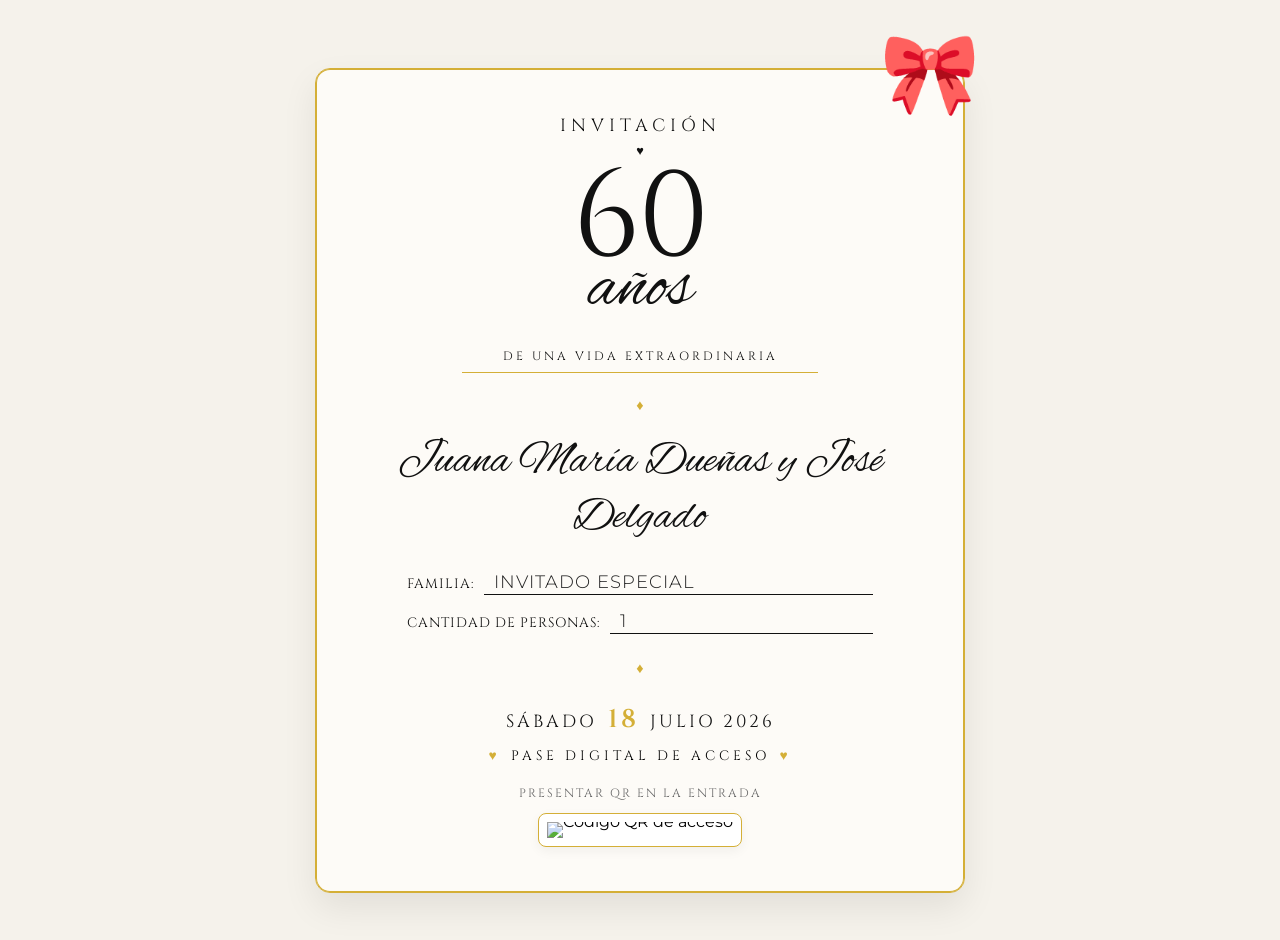
==== index.html @ ec93a08b "index.html" ====
<!DOCTYPE html>
<html lang="es">
<head>
    <meta charset="UTF-8">
    <meta name="viewport" content="width=device-width, initial-scale=1.0">
    <title>Invitación - 60 Años</title>
    <link href="https://fonts.googleapis.com/css2?family=Alex+Brush&family=Cinzel:wght@400;600&family=Montserrat:wght@300;400;600&display=swap" rel="stylesheet">
    
    <style>
        body { background-color: #f5f2eb; font-family: 'Montserrat', sans-serif; display: flex; justify-content: center; align-items: center; min-height: 100vh; margin: 0; padding: 20px; }
        .invitacion-container { position: relative; max-width: 650px; width: 100%; padding-top: 20px; }
        .invitacion-card { background-color: #fdfbf7; border: 1px solid #d4af37; padding: 45px 50px; text-align: center; box-sizing: border-box; outline: 3px solid #fdfbf7; outline-offset: -10px; box-shadow: inset 0 0 0 1px #d4af37, 0 15px 35px rgba(0,0,0,0.08); border-radius: 15px; }
        .ribbon-decor { position: absolute; top: -15px; right: -15px; font-size: 5rem; line-height: 1; z-index: 10; user-select: none; }
        .header-invitacion { font-family: 'Cinzel', serif; letter-spacing: 5px; color: #111; font-size: 1.1rem; }
        .heart-separator { color: #111; font-size: 0.8rem; margin: 5px 0; }
        .heart-gold { color: #d4af37; font-size: 0.9rem; margin: 8px 0; }
        .Gran-Numero { font-family: 'Cinzel', serif; font-size: 7.5rem; font-weight: 400; line-height: 0.85; margin: 10px 0 0 0; color: #111; letter-spacing: -2px; }
        .Anos { font-family: 'Alex Brush', cursive; font-size: 4.5rem; margin-top: -25px; margin-bottom: 10px; color: #111; }
        .Subtitulo { font-family: 'Cinzel', serif; font-size: 0.75rem; letter-spacing: 3px; color: #111; border-bottom: 1px solid #d4af37; padding-bottom: 8px; display: inline-block; width: 65%; margin-bottom: 15px; }
        .Nombres { font-family: 'Alex Brush', cursive; font-size: 2.8rem; margin: 20px 0; color: #111; font-weight: 500; }
        .datos-dinamicos { margin: 25px auto; max-width: 85%; text-align: left; font-family: 'Cinzel', serif; font-size: 0.85rem; letter-spacing: 1px; color: #111; }
        .linea-campo { display: flex; align-items: baseline; margin-bottom: 15px; }
        .etiqueta { white-space: nowrap; margin-right: 10px; }
        .campo-dinamico { font-family: 'Montserrat', sans-serif; font-weight: 300; font-size: 1.1rem; color: #222; border-bottom: 1px solid #111; flex-grow: 1; padding-left: 10px; padding-bottom: 2px; text-transform: uppercase; }
        .Fecha { font-family: 'Cinzel', serif; font-size: 1.1rem; letter-spacing: 3px; margin-top: 25px; color: #111; }
        .Fecha span { color: #d4af37; font-size: 1.6rem; font-weight: 600; margin: 0 4px; }
        .Pase-Personal { font-family: 'Cinzel', serif; font-size: 0.85rem; letter-spacing: 4px; margin: 10px 0 20px 0; display: flex; justify-content: center; align-items: center; gap: 10px; }
        
        .qr-seccion { margin-top: 20px; display: flex; flex-direction: column; align-items: center; }
        .qr-instruccion { font-family: 'Cinzel', serif; font-size: 0.75rem; letter-spacing: 2px; color: #666; margin-bottom: 12px; text-transform: uppercase; }
        .qr-contenedor { padding: 8px; background: white; border: 1px solid #d4af37; border-radius: 8px; box-shadow: 0 4px 12px rgba(0,0,0,0.05); display: inline-block; line-height: 0; }
        .qr-contenedor img { width: 130px; height: 130px; }
    </style>
</head>
<body>

    <div class="invitacion-container">
        <div class="ribbon-decor">🎀</div> 
        <div class="invitacion-card">
            <div class="header-invitacion">INVITACIÓN</div>
            <div class="heart-separator">♥</div>
            
            <div class="Gran-Numero">60</div>
            <div class="Anos">años</div>
            <div class="Subtitulo">DE UNA VIDA EXTRAORDINARIA</div>
            
            <div class="heart-gold">♦</div>
            <div class="Nombres">Juana María Dueñas y José Delgado</div>
            
            <div class="datos-dinamicos">
                <div class="linea-campo">
                    <span class="etiqueta">FAMILIA:</span>
                    <span id="txt-familia" class="campo-dinamico">Cargando...</span>
                </div>
                <div class="linea-campo">
                    <span class="etiqueta">CANTIDAD DE PERSONAS:</span>
                    <span id="txt-pases" class="campo-dinamico">-</span>
                </div>
            </div>

            <div class="heart-gold">♦</div>
            <div class="Fecha">SÁBADO <span>18</span> JULIO 2026</div>
            
            <div class="Pase-Personal">
                <span style="color: #d4af37;">♥</span> PASE DIGITAL DE ACCESO <span style="color: #d4af37;">♥</span>
            </div>

            <div class="qr-seccion">
                <div class="qr-instruccion">Presentar QR en la entrada</div>
                <div class="qr-contenedor">
                    <img id="img-qr" src="" alt="Código QR de acceso">
                </div>
            </div>
        </div>
    </div>

    <script>
        const urlParams = new URLSearchParams(window.location.search);
        const apellidoFamilia = urlParams.get('familia') || 'Invitado Especial';
        const numeroPases = urlParams.get('pases') || '1';

        document.getElementById('txt-familia').innerText = apellidoFamilia;
        document.getElementById('txt-pases').innerText = numeroPases;

        // IMPORTANTE: Cambia "tuweb.com" por el dominio donde subas tus archivos
        const urlBaseValidador = "https://tuweb.com/validador.html"; 
        const miUsuario = "secundariamatematicas01-star";

        // El QR ahora incluye tu firma de usuario encriptada sutilmente en la URL
        const urlDestinoQR = `${urlBaseValidador}?user=${encodeURIComponent(miUsuario)}&familia=${encodeURIComponent(apellidoFamilia)}&pases=${numeroPases}`;
        
        const qrApiUrl = `https://chart.googleapis.com/chart?chs=150x150&cht=qr&chl=${encodeURIComponent(urlDestinoQR)}&choe=UTF-8`;
        document.getElementById('img-qr').src = qrApiUrl;
    </script>
</body>
</html>
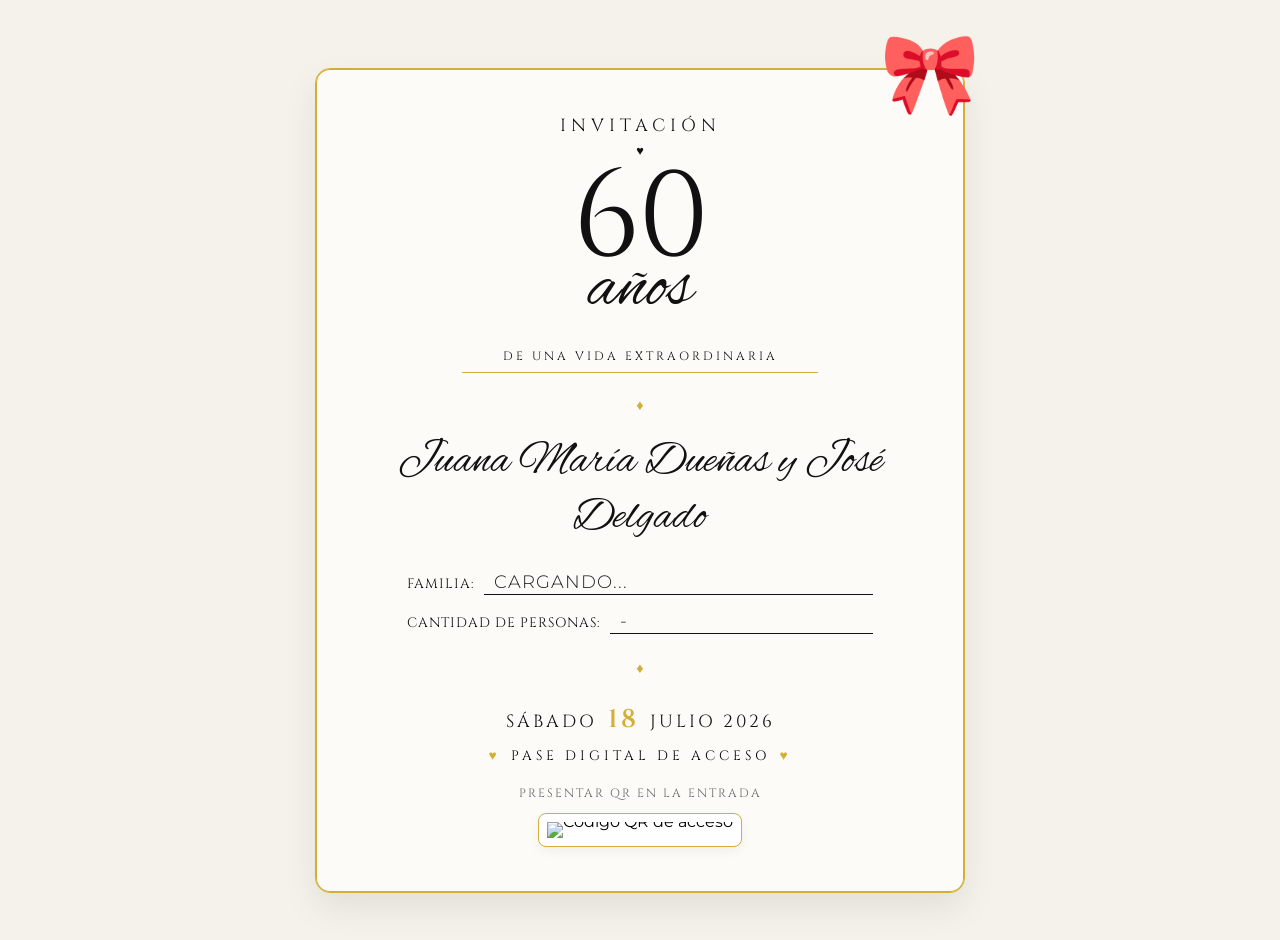
==== commit 7d4efdac: "index.html" ====
--- a/index.html
+++ b/index.html
@@ -78,7 +78,8 @@
         const urlParams = new URLSearchParams(window.location.search);
         const apellidoFamilia = urlParams.get('familia') || 'Invitado Especial';
         const numeroPases = urlParams.get('pases') || '1';
-
+        // CONFIGURACIÓN DEL LINK DEL QR (Actualizado con tu usuario)
+        const urlBaseValidador = "https://secundariamatematicas01-star.github.io/validador.html";
         document.getElementById('txt-familia').innerText = apellidoFamilia;
         document.getElementById('txt-pases').innerText = numeroPases;
 
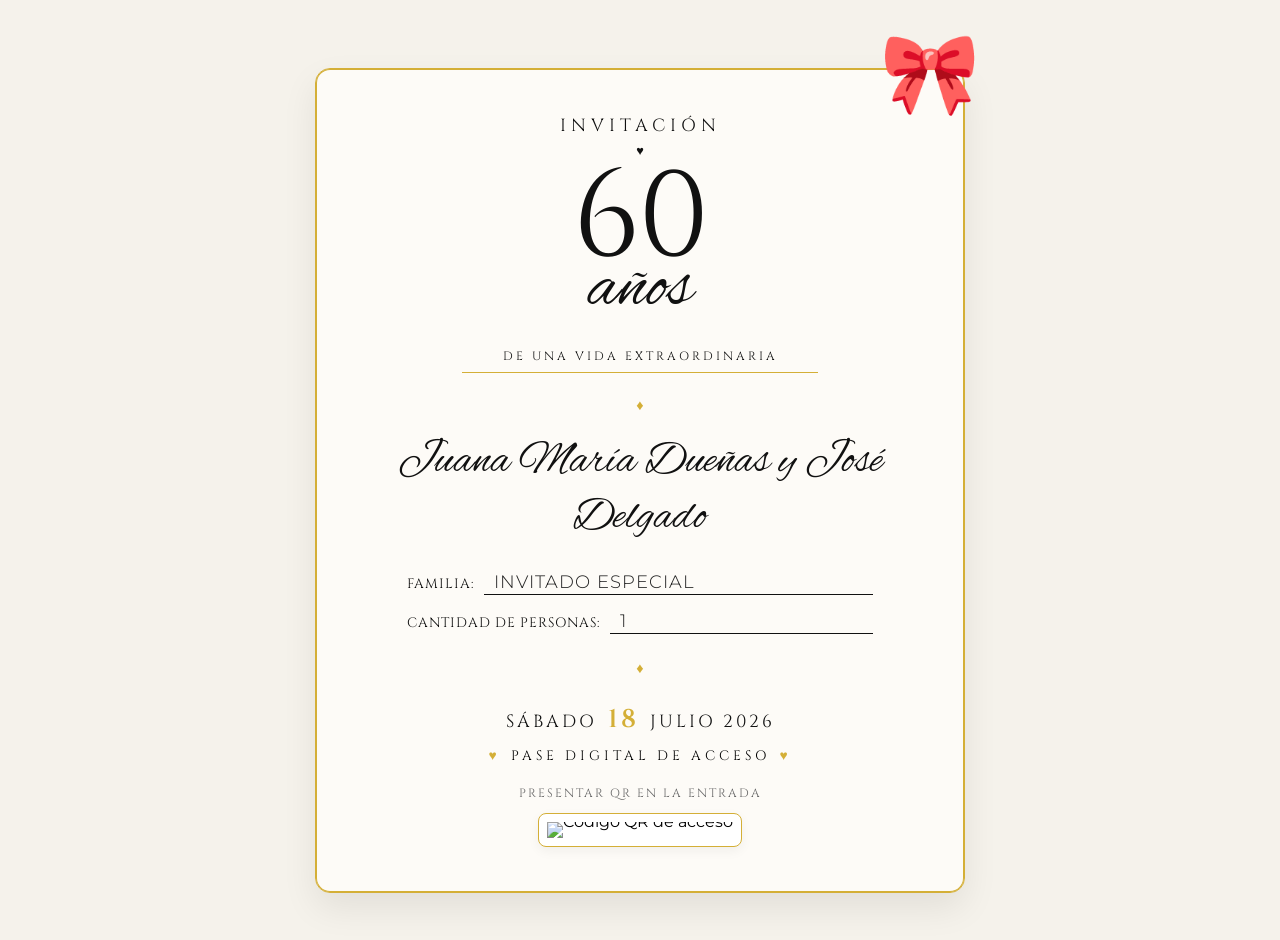
==== commit 7546c12f: "index.html" ====
--- a/index.html
+++ b/index.html
@@ -75,21 +75,23 @@
     </div>
 
     <script>
+        // 1. Obtener parámetros de la URL
         const urlParams = new URLSearchParams(window.location.search);
         const apellidoFamilia = urlParams.get('familia') || 'Invitado Especial';
         const numeroPases = urlParams.get('pases') || '1';
-        // CONFIGURACIÓN DEL LINK DEL QR (Actualizado con tu usuario)
-        const urlBaseValidador = "https://secundariamatematicas01-star.github.io/validador.html";
+
+        // 2. Pintar los textos en pantalla
         document.getElementById('txt-familia').innerText = apellidoFamilia;
         document.getElementById('txt-pases').innerText = numeroPases;
 
-        // IMPORTANTE: Cambia "tuweb.com" por el dominio donde subas tus archivos
-        const urlBaseValidador = "https://tuweb.com/validador.html"; 
+        // 3. Configuración del validador y generación del código QR
+        const urlBaseValidador = "https://secundariamatematicas01-star.github.io/validador.html";
         const miUsuario = "secundariamatematicas01-star";
 
-        // El QR ahora incluye tu firma de usuario encriptada sutilmente en la URL
+        // El QR incluye tus variables de manera limpia
         const urlDestinoQR = `${urlBaseValidador}?user=${encodeURIComponent(miUsuario)}&familia=${encodeURIComponent(apellidoFamilia)}&pases=${numeroPases}`;
         
+        // Generar la URL de la API de Google Charts para pintar el código QR
         const qrApiUrl = `https://chart.googleapis.com/chart?chs=150x150&cht=qr&chl=${encodeURIComponent(urlDestinoQR)}&choe=UTF-8`;
         document.getElementById('img-qr').src = qrApiUrl;
     </script>
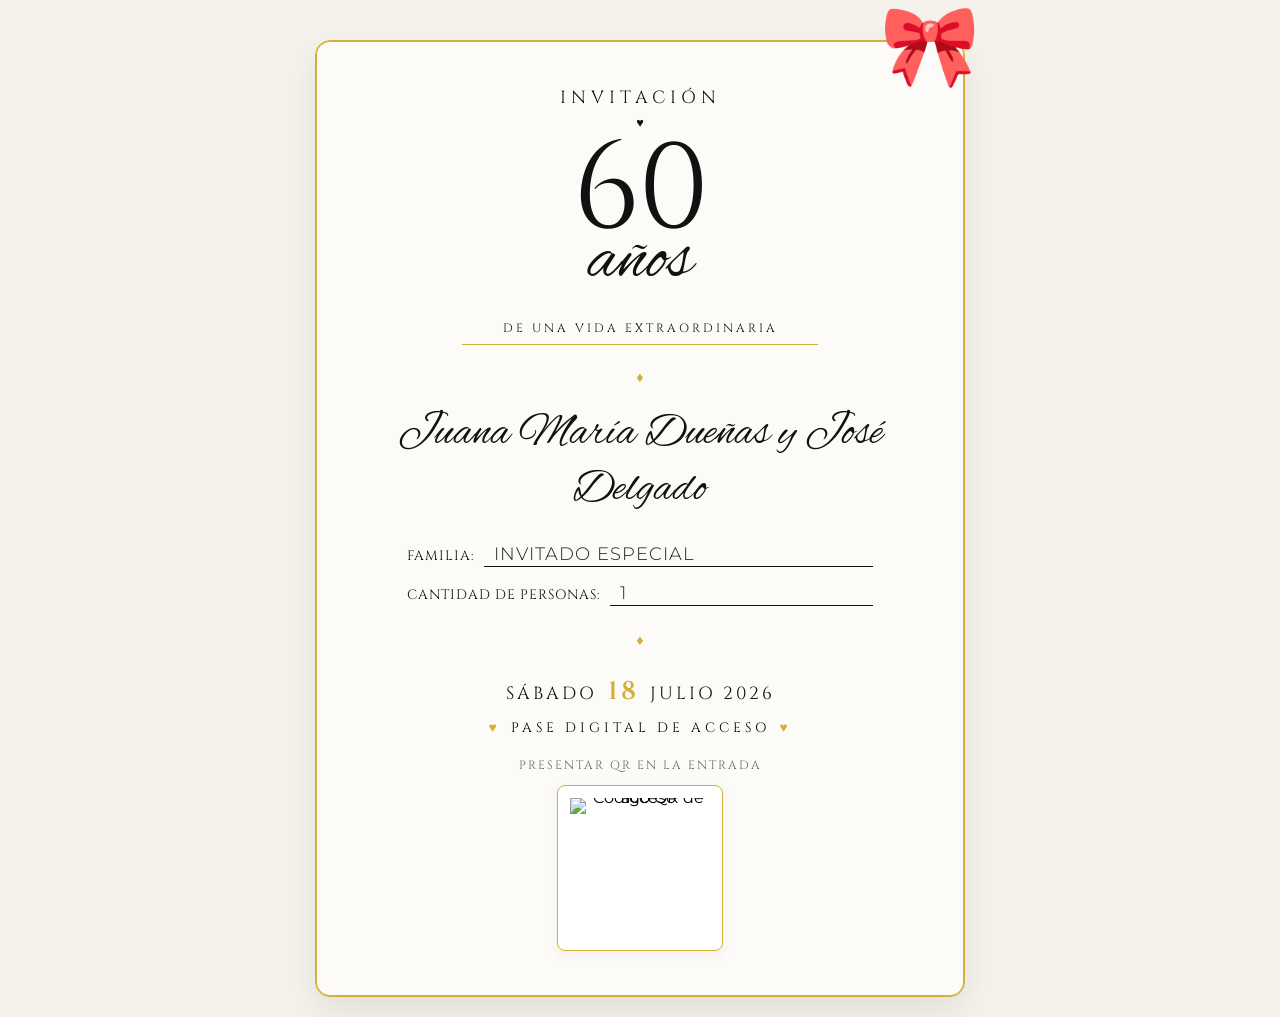
==== commit ffa47b1a: "index.html" ====
--- a/index.html
+++ b/index.html
@@ -28,8 +28,8 @@
         
         .qr-seccion { margin-top: 20px; display: flex; flex-direction: column; align-items: center; }
         .qr-instruccion { font-family: 'Cinzel', serif; font-size: 0.75rem; letter-spacing: 2px; color: #666; margin-bottom: 12px; text-transform: uppercase; }
-        .qr-contenedor { padding: 8px; background: white; border: 1px solid #d4af37; border-radius: 8px; box-shadow: 0 4px 12px rgba(0,0,0,0.05); display: inline-block; line-height: 0; }
-        .qr-contenedor img { width: 130px; height: 130px; }
+        .qr-contenedor { padding: 12px; background: white; border: 1px solid #d4af37; border-radius: 8px; box-shadow: 0 4px 12px rgba(0,0,0,0.05); display: inline-block; line-height: 0; }
+        .qr-contenedor img { width: 140px; height: 140px; display: block; }
     </style>
 </head>
 <body>
@@ -75,24 +75,27 @@
     </div>
 
     <script>
-        // 1. Obtener parámetros de la URL
+        // 1. Capturar los parámetros de la URL enviados a cada invitado
         const urlParams = new URLSearchParams(window.location.search);
         const apellidoFamilia = urlParams.get('familia') || 'Invitado Especial';
         const numeroPases = urlParams.get('pases') || '1';
 
-        // 2. Pintar los textos en pantalla
+        // 2. Renderizar los textos personalizados en la pantalla
         document.getElementById('txt-familia').innerText = apellidoFamilia;
         document.getElementById('txt-pases').innerText = numeroPases;
 
-        // 3. Configuración del validador y generación del código QR
+        // 3. Definir la URL de tu validador alojado en GitHub Pages
         const urlBaseValidador = "https://secundariamatematicas01-star.github.io/validador.html";
         const miUsuario = "secundariamatematicas01-star";
 
-        // El QR incluye tus variables de manera limpia
+        // 4. Construir la URL final personalizada que leerá el receptor en la entrada
         const urlDestinoQR = `${urlBaseValidador}?user=${encodeURIComponent(miUsuario)}&familia=${encodeURIComponent(apellidoFamilia)}&pases=${numeroPases}`;
         
-        // Generar la URL de la API de Google Charts para pintar el código QR
-        const qrApiUrl = `https://chart.googleapis.com/chart?chs=150x150&cht=qr&chl=${encodeURIComponent(urlDestinoQR)}&choe=UTF-8`;
+        // 5. GENERAR EL QR CON LA NUEVA API ACTIVA (api.qrserver.com)
+        // Esto incrusta los datos específicos de este enlace dentro del código QR de forma única
+        const qrApiUrl = `https://api.qrserver.com/v1/create-qr-code/?size=150x150&data=${encodeURIComponent(urlDestinoQR)}&charset-source=UTF-8`;
+        
+        // Asignar el código QR resultante al contenedor
         document.getElementById('img-qr').src = qrApiUrl;
     </script>
 </body>
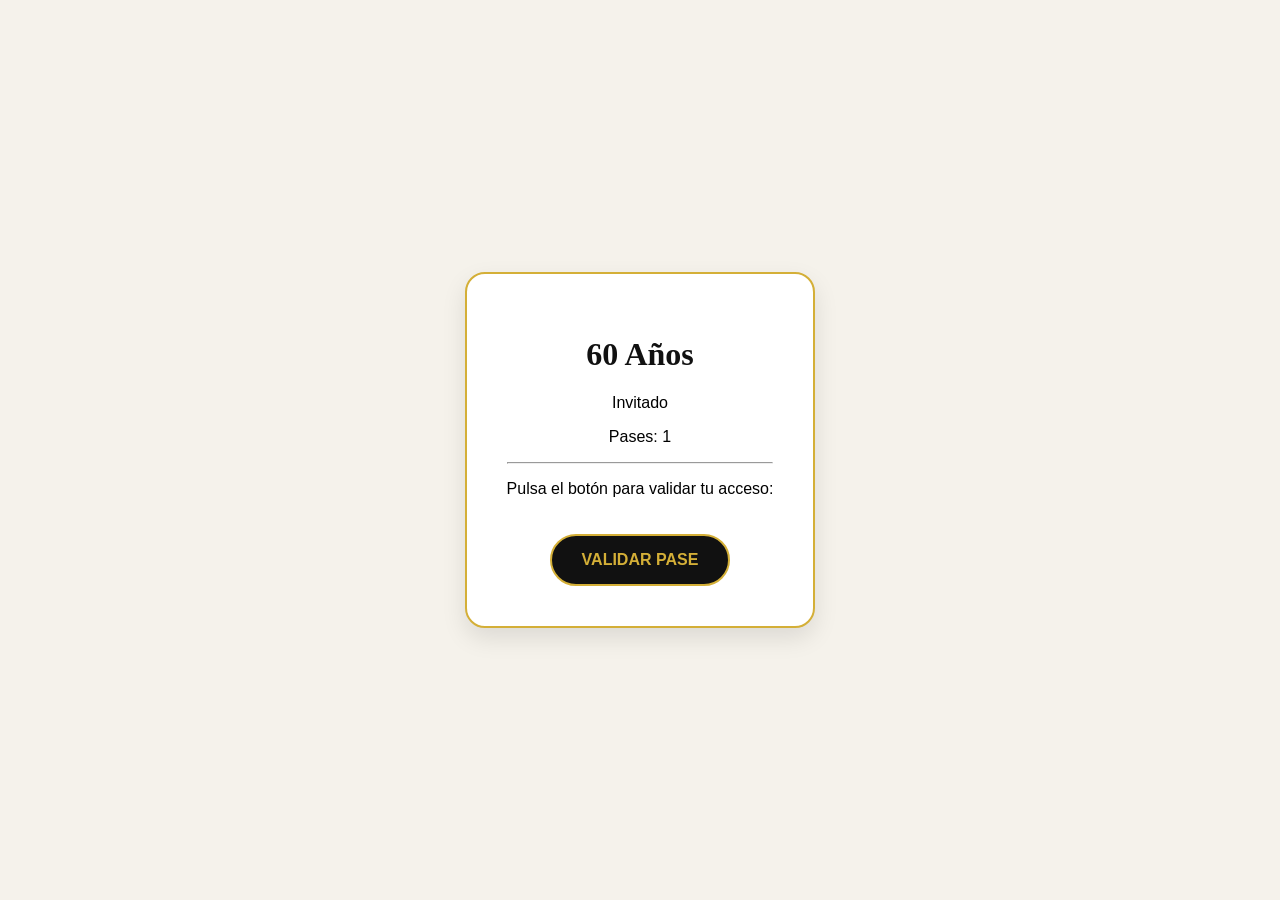
==== commit c1645daa: "index.html" ====
--- a/index.html
+++ b/index.html
@@ -3,100 +3,66 @@
 <head>
     <meta charset="UTF-8">
     <meta name="viewport" content="width=device-width, initial-scale=1.0">
-    <title>Invitación - 60 Años</title>
-    <link href="https://fonts.googleapis.com/css2?family=Alex+Brush&family=Cinzel:wght@400;600&family=Montserrat:wght@300;400;600&display=swap" rel="stylesheet">
-    
+    <title>Invitación Digital</title>
     <style>
-        body { background-color: #f5f2eb; font-family: 'Montserrat', sans-serif; display: flex; justify-content: center; align-items: center; min-height: 100vh; margin: 0; padding: 20px; }
-        .invitacion-container { position: relative; max-width: 650px; width: 100%; padding-top: 20px; }
-        .invitacion-card { background-color: #fdfbf7; border: 1px solid #d4af37; padding: 45px 50px; text-align: center; box-sizing: border-box; outline: 3px solid #fdfbf7; outline-offset: -10px; box-shadow: inset 0 0 0 1px #d4af37, 0 15px 35px rgba(0,0,0,0.08); border-radius: 15px; }
-        .ribbon-decor { position: absolute; top: -15px; right: -15px; font-size: 5rem; line-height: 1; z-index: 10; user-select: none; }
-        .header-invitacion { font-family: 'Cinzel', serif; letter-spacing: 5px; color: #111; font-size: 1.1rem; }
-        .heart-separator { color: #111; font-size: 0.8rem; margin: 5px 0; }
-        .heart-gold { color: #d4af37; font-size: 0.9rem; margin: 8px 0; }
-        .Gran-Numero { font-family: 'Cinzel', serif; font-size: 7.5rem; font-weight: 400; line-height: 0.85; margin: 10px 0 0 0; color: #111; letter-spacing: -2px; }
-        .Anos { font-family: 'Alex Brush', cursive; font-size: 4.5rem; margin-top: -25px; margin-bottom: 10px; color: #111; }
-        .Subtitulo { font-family: 'Cinzel', serif; font-size: 0.75rem; letter-spacing: 3px; color: #111; border-bottom: 1px solid #d4af37; padding-bottom: 8px; display: inline-block; width: 65%; margin-bottom: 15px; }
-        .Nombres { font-family: 'Alex Brush', cursive; font-size: 2.8rem; margin: 20px 0; color: #111; font-weight: 500; }
-        .datos-dinamicos { margin: 25px auto; max-width: 85%; text-align: left; font-family: 'Cinzel', serif; font-size: 0.85rem; letter-spacing: 1px; color: #111; }
-        .linea-campo { display: flex; align-items: baseline; margin-bottom: 15px; }
-        .etiqueta { white-space: nowrap; margin-right: 10px; }
-        .campo-dinamico { font-family: 'Montserrat', sans-serif; font-weight: 300; font-size: 1.1rem; color: #222; border-bottom: 1px solid #111; flex-grow: 1; padding-left: 10px; padding-bottom: 2px; text-transform: uppercase; }
-        .Fecha { font-family: 'Cinzel', serif; font-size: 1.1rem; letter-spacing: 3px; margin-top: 25px; color: #111; }
-        .Fecha span { color: #d4af37; font-size: 1.6rem; font-weight: 600; margin: 0 4px; }
-        .Pase-Personal { font-family: 'Cinzel', serif; font-size: 0.85rem; letter-spacing: 4px; margin: 10px 0 20px 0; display: flex; justify-content: center; align-items: center; gap: 10px; }
-        
-        .qr-seccion { margin-top: 20px; display: flex; flex-direction: column; align-items: center; }
-        .qr-instruccion { font-family: 'Cinzel', serif; font-size: 0.75rem; letter-spacing: 2px; color: #666; margin-bottom: 12px; text-transform: uppercase; }
-        .qr-contenedor { padding: 12px; background: white; border: 1px solid #d4af37; border-radius: 8px; box-shadow: 0 4px 12px rgba(0,0,0,0.05); display: inline-block; line-height: 0; }
-        .qr-contenedor img { width: 140px; height: 140px; display: block; }
+        body { background-color: #f5f2eb; font-family: 'Arial', sans-serif; display: flex; justify-content: center; align-items: center; min-height: 100vh; margin: 0; }
+        .card { background: white; padding: 40px; border: 2px solid #d4af37; text-align: center; border-radius: 20px; box-shadow: 0 10px 25px rgba(0,0,0,0.1); max-width: 400px; }
+        h1 { font-family: serif; color: #111; }
+        .btn-validar { 
+            display: inline-block; 
+            background-color: #111; 
+            color: #d4af37; 
+            padding: 15px 30px; 
+            text-decoration: none; 
+            border-radius: 50px; 
+            font-weight: bold; 
+            margin-top: 20px;
+            border: 2px solid #d4af37;
+            transition: 0.3s;
+        }
+        .btn-validar:hover { background-color: #d4af37; color: #111; }
+        .vista-validador { display: none; }
     </style>
 </head>
 <body>
 
-    <div class="invitacion-container">
-        <div class="ribbon-decor">🎀</div> 
-        <div class="invitacion-card">
-            <div class="header-invitacion">INVITACIÓN</div>
-            <div class="heart-separator">♥</div>
-            
-            <div class="Gran-Numero">60</div>
-            <div class="Anos">años</div>
-            <div class="Subtitulo">DE UNA VIDA EXTRAORDINARIA</div>
-            
-            <div class="heart-gold">♦</div>
-            <div class="Nombres">Juana María Dueñas y José Delgado</div>
-            
-            <div class="datos-dinamicos">
-                <div class="linea-campo">
-                    <span class="etiqueta">FAMILIA:</span>
-                    <span id="txt-familia" class="campo-dinamico">Cargando...</span>
-                </div>
-                <div class="linea-campo">
-                    <span class="etiqueta">CANTIDAD DE PERSONAS:</span>
-                    <span id="txt-pases" class="campo-dinamico">-</span>
-                </div>
-            </div>
+    <div id="vista-invitacion" class="card">
+        <h1>60 Años</h1>
+        <p id="txt-familia">Cargando...</p>
+        <p>Pases: <span id="txt-pases">-</span></p>
+        <hr>
+        <p>Pulsa el botón para validar tu acceso:</p>
+        <a href="#" id="btn-qr" class="btn-validar">VALIDAR PASE</a>
+    </div>
 
-            <div class="heart-gold">♦</div>
-            <div class="Fecha">SÁBADO <span>18</span> JULIO 2026</div>
-            
-            <div class="Pase-Personal">
-                <span style="color: #d4af37;">♥</span> PASE DIGITAL DE ACCESO <span style="color: #d4af37;">♥</span>
-            </div>
-
-            <div class="qr-seccion">
-                <div class="qr-instruccion">Presentar QR en la entrada</div>
-                <div class="qr-contenedor">
-                    <img id="img-qr" src="" alt="Código QR de acceso">
-                </div>
-            </div>
-        </div>
+    <div id="vista-validador" class="card vista-validador">
+        <h2 id="status-title">VERIFICANDO...</h2>
+        <div id="status-desc">-</div>
+        <br>
+        <button onclick="location.href='index.html'" class="btn-validar">VOLVER</button>
     </div>
 
     <script>
-        // 1. Capturar los parámetros de la URL enviados a cada invitado
         const urlParams = new URLSearchParams(window.location.search);
-        const apellidoFamilia = urlParams.get('familia') || 'Invitado Especial';
-        const numeroPases = urlParams.get('pases') || '1';
+        const familia = urlParams.get('familia') || 'Invitado';
+        const pases = urlParams.get('pases') || '1';
+        const modo = urlParams.get('modo');
 
-        // 2. Renderizar los textos personalizados en la pantalla
-        document.getElementById('txt-familia').innerText = apellidoFamilia;
-        document.getElementById('txt-pases').innerText = numeroPases;
-
-        // 3. Definir la URL de tu validador alojado en GitHub Pages
-        const urlBaseValidador = "https://secundariamatematicas01-star.github.io/validador.html";
-        const miUsuario = "secundariamatematicas01-star";
-
-        // 4. Construir la URL final personalizada que leerá el receptor en la entrada
-        const urlDestinoQR = `${urlBaseValidador}?user=${encodeURIComponent(miUsuario)}&familia=${encodeURIComponent(apellidoFamilia)}&pases=${numeroPases}`;
-        
-        // 5. GENERAR EL QR CON LA NUEVA API ACTIVA (api.qrserver.com)
-        // Esto incrusta los datos específicos de este enlace dentro del código QR de forma única
-        const qrApiUrl = `https://api.qrserver.com/v1/create-qr-code/?size=150x150&data=${encodeURIComponent(urlDestinoQR)}&charset-source=UTF-8`;
-        
-        // Asignar el código QR resultante al contenedor
-        document.getElementById('img-qr').src = qrApiUrl;
+        if (modo === 'validar') {
+            // MOSTRAR VISTA VALIDADOR
+            document.getElementById('vista-invitacion').style.display = 'none';
+            document.getElementById('vista-validador').style.display = 'block';
+            
+            document.getElementById('status-title').innerText = "ACCESO CONFIRMADO";
+            document.getElementById('status-title').style.color = "#2ecc71";
+            document.getElementById('status-desc').innerText = `Familia: ${familia}\nPases: ${pases}`;
+        } else {
+            // MOSTRAR VISTA INVITACIÓN
+            document.getElementById('txt-familia').innerText = familia;
+            document.getElementById('txt-pases').innerText = pases;
+            // El link del botón apunta a esta misma página pero en modo validar
+            document.getElementById('btn-qr').href = `index.html?modo=validar&familia=${encodeURIComponent(familia)}&pases=${pases}`;
+        }
     </script>
 </body>
 </html>
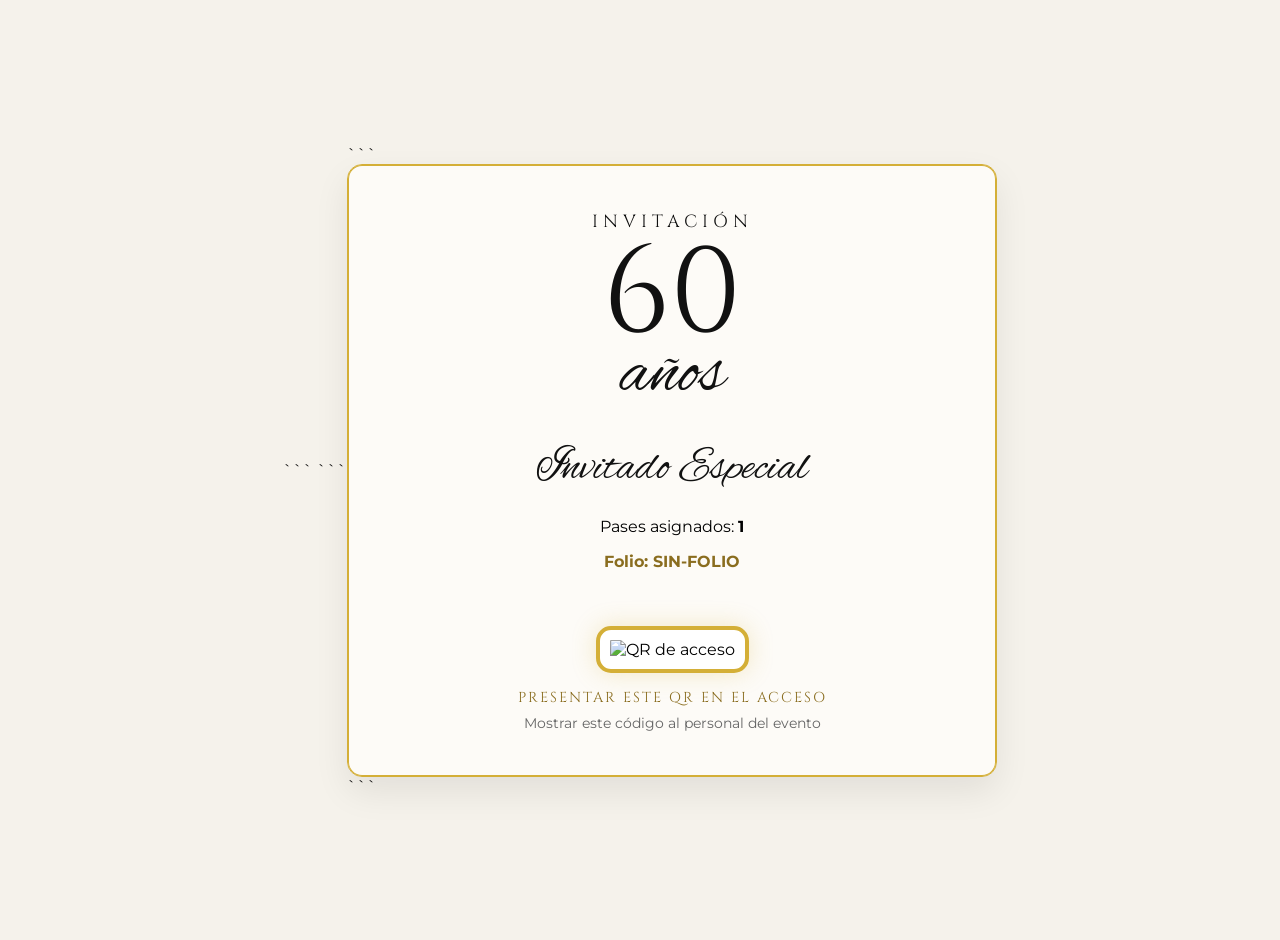
==== commit 006611b8: "index.html" ====
--- a/index.html
+++ b/index.html
@@ -1,68 +1,236 @@
 <!DOCTYPE html>
+
 <html lang="es">
 <head>
     <meta charset="UTF-8">
     <meta name="viewport" content="width=device-width, initial-scale=1.0">
-    <title>Invitación Digital</title>
-    <style>
-        body { background-color: #f5f2eb; font-family: 'Arial', sans-serif; display: flex; justify-content: center; align-items: center; min-height: 100vh; margin: 0; }
-        .card { background: white; padding: 40px; border: 2px solid #d4af37; text-align: center; border-radius: 20px; box-shadow: 0 10px 25px rgba(0,0,0,0.1); max-width: 400px; }
-        h1 { font-family: serif; color: #111; }
-        .btn-validar { 
-            display: inline-block; 
-            background-color: #111; 
-            color: #d4af37; 
-            padding: 15px 30px; 
-            text-decoration: none; 
-            border-radius: 50px; 
-            font-weight: bold; 
-            margin-top: 20px;
-            border: 2px solid #d4af37;
-            transition: 0.3s;
-        }
-        .btn-validar:hover { background-color: #d4af37; color: #111; }
-        .vista-validador { display: none; }
-    </style>
+    <title>Invitación - 60 Años</title>
+
+```
+<link href="https://fonts.googleapis.com/css2?family=Alex+Brush&family=Cinzel:wght@400;600&family=Montserrat:wght@300;400;600&display=swap" rel="stylesheet">
+
+<style>
+    body{
+        background-color:#f5f2eb;
+        font-family:'Montserrat',sans-serif;
+        display:flex;
+        justify-content:center;
+        align-items:center;
+        min-height:100vh;
+        margin:0;
+        padding:20px;
+    }
+
+    .invitacion-container{
+        position:relative;
+        max-width:650px;
+        width:100%;
+    }
+
+    .invitacion-card{
+        background-color:#fdfbf7;
+        border:1px solid #d4af37;
+        padding:45px 50px;
+        text-align:center;
+        box-shadow:
+            inset 0 0 0 1px #d4af37,
+            0 15px 35px rgba(0,0,0,.08);
+        border-radius:15px;
+    }
+
+    .header-invitacion{
+        font-family:'Cinzel',serif;
+        letter-spacing:5px;
+        color:#111;
+        font-size:1.1rem;
+    }
+
+    .Gran-Numero{
+        font-family:'Cinzel',serif;
+        font-size:7.5rem;
+        line-height:.85;
+        margin:10px 0;
+        color:#111;
+    }
+
+    .Anos{
+        font-family:'Alex Brush',cursive;
+        font-size:4.5rem;
+        margin-top:-25px;
+        margin-bottom:10px;
+        color:#111;
+    }
+
+    .Nombres{
+        font-family:'Alex Brush',cursive;
+        font-size:2.8rem;
+        margin:20px 0;
+        color:#111;
+    }
+
+    .qr-link{
+        display:inline-block;
+        margin-top:25px;
+        text-decoration:none;
+        transition:.3s;
+        cursor:default;
+    }
+
+    #qr-validacion{
+        width:180px;
+        height:180px;
+        background:white;
+        border:4px solid #d4af37;
+        border-radius:15px;
+        padding:10px;
+        box-shadow:0 0 25px rgba(212,175,55,.25);
+        animation:flotar 3s ease-in-out infinite;
+    }
+
+    @keyframes flotar{
+        0%,100%{
+            transform:translateY(0);
+        }
+        50%{
+            transform:translateY(-8px);
+        }
+    }
+
+    .texto-qr{
+        margin-top:15px;
+        color:#8a6d1f;
+        font-size:.9rem;
+        letter-spacing:2px;
+        font-family:'Cinzel',serif;
+    }
+
+    .texto-qr-secundario{
+        margin-top:8px;
+        color:#666;
+        font-size:.85rem;
+    }
+
+    .folio{
+        margin-top:10px;
+        color:#8a6d1f;
+        font-weight:bold;
+        font-size:1rem;
+    }
+
+    @media(max-width:600px){
+
+        .invitacion-card{
+            padding:30px 20px;
+        }
+
+        .Gran-Numero{
+            font-size:5.5rem;
+        }
+
+        .Anos{
+            font-size:3.5rem;
+        }
+
+        .Nombres{
+            font-size:2.1rem;
+        }
+
+        #qr-validacion{
+            width:150px;
+            height:150px;
+        }
+    }
+
+</style>
+```
+
 </head>
+
 <body>
 
-    <div id="vista-invitacion" class="card">
-        <h1>60 Años</h1>
-        <p id="txt-familia">Cargando...</p>
-        <p>Pases: <span id="txt-pases">-</span></p>
-        <hr>
-        <p>Pulsa el botón para validar tu acceso:</p>
-        <a href="#" id="btn-qr" class="btn-validar">VALIDAR PASE</a>
-    </div>
-
-    <div id="vista-validador" class="card vista-validador">
-        <h2 id="status-title">VERIFICANDO...</h2>
-        <div id="status-desc">-</div>
-        <br>
-        <button onclick="location.href='index.html'" class="btn-validar">VOLVER</button>
-    </div>
-
-    <script>
-        const urlParams = new URLSearchParams(window.location.search);
-        const familia = urlParams.get('familia') || 'Invitado';
-        const pases = urlParams.get('pases') || '1';
-        const modo = urlParams.get('modo');
-
-        if (modo === 'validar') {
-            // MOSTRAR VISTA VALIDADOR
-            document.getElementById('vista-invitacion').style.display = 'none';
-            document.getElementById('vista-validador').style.display = 'block';
-            
-            document.getElementById('status-title').innerText = "ACCESO CONFIRMADO";
-            document.getElementById('status-title').style.color = "#2ecc71";
-            document.getElementById('status-desc').innerText = `Familia: ${familia}\nPases: ${pases}`;
-        } else {
-            // MOSTRAR VISTA INVITACIÓN
-            document.getElementById('txt-familia').innerText = familia;
-            document.getElementById('txt-pases').innerText = pases;
-            // El link del botón apunta a esta misma página pero en modo validar
-            document.getElementById('btn-qr').href = `index.html?modo=validar&familia=${encodeURIComponent(familia)}&pases=${pases}`;
-        }
-    </script>
+<div class="invitacion-container">
+
+```
+<div class="invitacion-card">
+
+    <div class="header-invitacion">
+        INVITACIÓN
+    </div>
+
+    <div class="Gran-Numero">
+        60
+    </div>
+
+    <div class="Anos">
+        años
+    </div>
+
+    <div class="Nombres" id="txt-familia">
+        Cargando...
+    </div>
+
+    <p>
+        Pases asignados:
+        <strong id="txt-pases">-</strong>
+    </p>
+
+    <p class="folio">
+        Folio:
+        <strong id="txt-folio">-</strong>
+    </p>
+
+    <div style="margin-top:30px;">
+
+        <a class="qr-link">
+
+            <img
+                id="qr-validacion"
+                src=""
+                alt="QR de acceso">
+
+        </a>
+
+        <div class="texto-qr">
+            PRESENTAR ESTE QR EN EL ACCESO
+        </div>
+
+        <div class="texto-qr-secundario">
+            Mostrar este código al personal del evento
+        </div>
+
+    </div>
+
+</div>
+```
+
+</div>
+
+<script>
+
+const urlParams = new URLSearchParams(window.location.search);
+
+const familia =
+urlParams.get('familia') || 'Invitado Especial';
+
+const pases =
+urlParams.get('pases') || '1';
+
+const folio =
+urlParams.get('folio') || 'SIN-FOLIO';
+
+document.getElementById('txt-familia').innerText =
+familia;
+
+document.getElementById('txt-pases').innerText =
+pases;
+
+document.getElementById('txt-folio').innerText =
+folio;
+
+document.getElementById('qr-validacion').src =
+`https://api.qrserver.com/v1/create-qr-code/?size=500x500&data=${encodeURIComponent(folio)}`;
+
+</script>
+
 </body>
 </html>
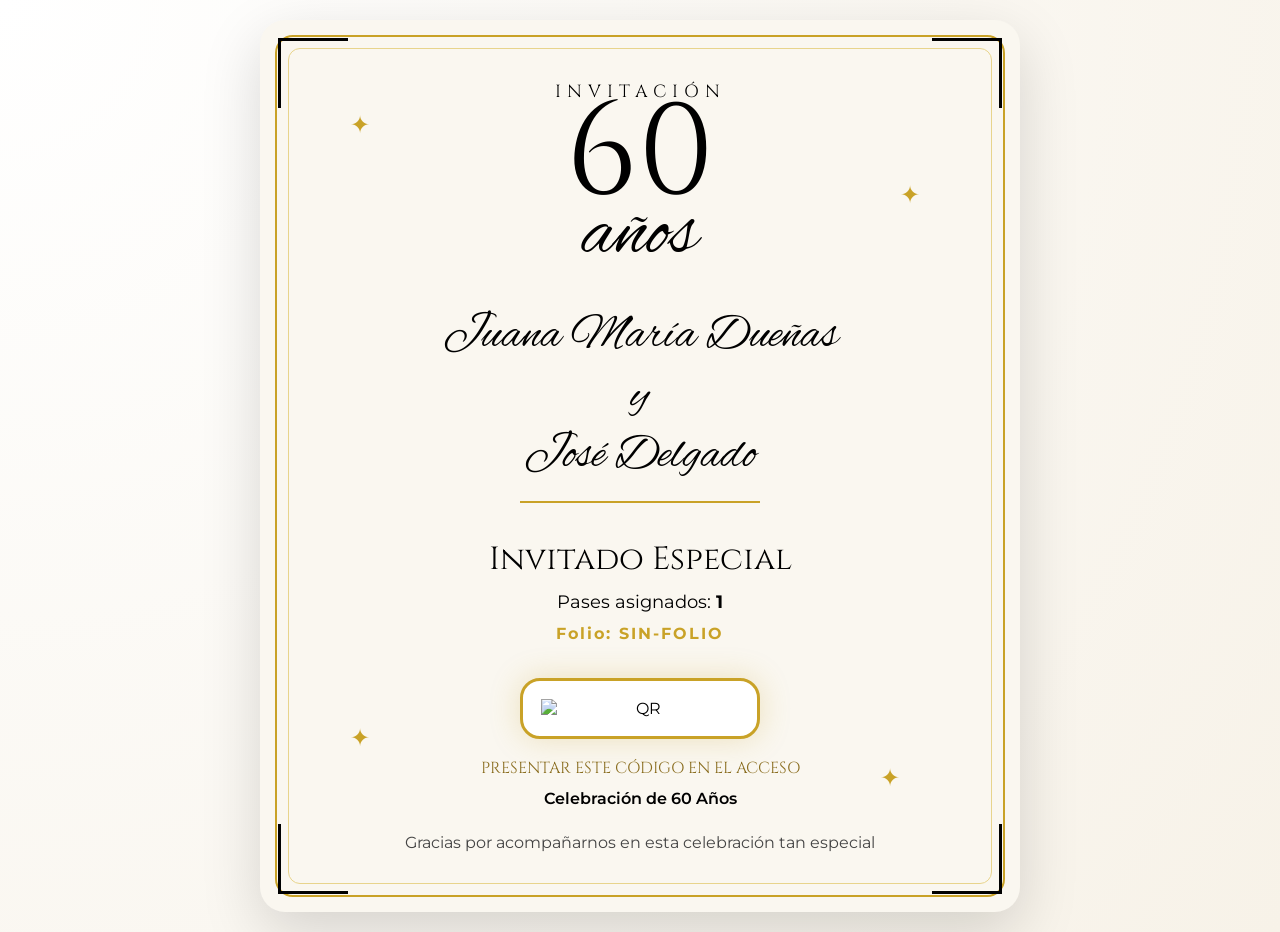
==== commit d5d7ba43: "index.html" ====
--- a/index.html
+++ b/index.html
@@ -1,235 +1,168 @@
 <!DOCTYPE html>
-
 <html lang="es">
 <head>
-    <meta charset="UTF-8">
-    <meta name="viewport" content="width=device-width, initial-scale=1.0">
-    <title>Invitación - 60 Años</title>
+<meta charset="UTF-8">
+<meta name="viewport" content="width=device-width, initial-scale=1.0">
+<title>60 Años de Amor</title>
 
-```
-<link href="https://fonts.googleapis.com/css2?family=Alex+Brush&family=Cinzel:wght@400;600&family=Montserrat:wght@300;400;600&display=swap" rel="stylesheet">
+<link href="https://fonts.googleapis.com/css2?family=Alex+Brush&family=Cinzel:wght@400;600;700&family=Montserrat:wght@300;400;600&display=swap" rel="stylesheet">
 
 <style>
-    body{
-        background-color:#f5f2eb;
-        font-family:'Montserrat',sans-serif;
-        display:flex;
-        justify-content:center;
-        align-items:center;
-        min-height:100vh;
-        margin:0;
-        padding:20px;
-    }
+:root{
+    --gold:#c9a227;
+    --gold-light:#e8d48c;
+    --cream:#faf7f0;
+}
+*{margin:0;padding:0;box-sizing:border-box}
+body{
+    min-height:100vh;
+    display:flex;
+    justify-content:center;
+    align-items:center;
+    padding:20px;
+    background:radial-gradient(circle at top left,#ffffff,#f7f2e8);
+    font-family:'Montserrat',sans-serif;
+}
+.card{
+    position:relative;
+    width:100%;
+    max-width:760px;
+    background:var(--cream);
+    border-radius:25px;
+    padding:60px 35px;
+    box-shadow:0 20px 60px rgba(0,0,0,.15);
+    overflow:hidden;
+}
+.card:before{
+    content:"";
+    position:absolute;
+    inset:15px;
+    border:2px solid var(--gold);
+    border-radius:18px;
+}
+.card:after{
+    content:"";
+    position:absolute;
+    inset:28px;
+    border:1px solid var(--gold-light);
+    border-radius:12px;
+}
+.corner{position:absolute;width:70px;height:70px;border-color:var(--gold);z-index:2}
+.tl{top:18px;left:18px;border-top:3px solid;border-left:3px solid}
+.tr{top:18px;right:18px;border-top:3px solid;border-right:3px solid}
+.bl{bottom:18px;left:18px;border-bottom:3px solid;border-left:3px solid}
+.br{bottom:18px;right:18px;border-bottom:3px solid;border-right:3px solid}
+.star{position:absolute;color:var(--gold);font-size:24px}
+.s1{top:90px;left:90px}
+.s2{top:160px;right:100px}
+.s3{bottom:160px;left:90px}
+.s4{bottom:120px;right:120px}
 
-    .invitacion-container{
-        position:relative;
-        max-width:650px;
-        width:100%;
-    }
-
-    .invitacion-card{
-        background-color:#fdfbf7;
-        border:1px solid #d4af37;
-        padding:45px 50px;
-        text-align:center;
-        box-shadow:
-            inset 0 0 0 1px #d4af37,
-            0 15px 35px rgba(0,0,0,.08);
-        border-radius:15px;
-    }
-
-    .header-invitacion{
-        font-family:'Cinzel',serif;
-        letter-spacing:5px;
-        color:#111;
-        font-size:1.1rem;
-    }
-
-    .Gran-Numero{
-        font-family:'Cinzel',serif;
-        font-size:7.5rem;
-        line-height:.85;
-        margin:10px 0;
-        color:#111;
-    }
-
-    .Anos{
-        font-family:'Alex Brush',cursive;
-        font-size:4.5rem;
-        margin-top:-25px;
-        margin-bottom:10px;
-        color:#111;
-    }
-
-    .Nombres{
-        font-family:'Alex Brush',cursive;
-        font-size:2.8rem;
-        margin:20px 0;
-        color:#111;
-    }
-
-    .qr-link{
-        display:inline-block;
-        margin-top:25px;
-        text-decoration:none;
-        transition:.3s;
-        cursor:default;
-    }
-
-    #qr-validacion{
-        width:180px;
-        height:180px;
-        background:white;
-        border:4px solid #d4af37;
-        border-radius:15px;
-        padding:10px;
-        box-shadow:0 0 25px rgba(212,175,55,.25);
-        animation:flotar 3s ease-in-out infinite;
-    }
-
-    @keyframes flotar{
-        0%,100%{
-            transform:translateY(0);
-        }
-        50%{
-            transform:translateY(-8px);
-        }
-    }
-
-    .texto-qr{
-        margin-top:15px;
-        color:#8a6d1f;
-        font-size:.9rem;
-        letter-spacing:2px;
-        font-family:'Cinzel',serif;
-    }
-
-    .texto-qr-secundario{
-        margin-top:8px;
-        color:#666;
-        font-size:.85rem;
-    }
-
-    .folio{
-        margin-top:10px;
-        color:#8a6d1f;
-        font-weight:bold;
-        font-size:1rem;
-    }
-
-    @media(max-width:600px){
-
-        .invitacion-card{
-            padding:30px 20px;
-        }
-
-        .Gran-Numero{
-            font-size:5.5rem;
-        }
-
-        .Anos{
-            font-size:3.5rem;
-        }
-
-        .Nombres{
-            font-size:2.1rem;
-        }
-
-        #qr-validacion{
-            width:150px;
-            height:150px;
-        }
-    }
-
+.header{text-align:center;position:relative;z-index:3}
+.inv{font-family:'Cinzel',serif;letter-spacing:6px;font-size:1.1rem}
+.numero{font-family:'Cinzel',serif;font-size:8rem;line-height:.8}
+.anios{font-family:'Alex Brush',cursive;font-size:5rem;margin-top:-20px}
+.nombres-anfitriones{font-family:'Alex Brush',cursive;font-size:3rem;margin-top:20px}
+.linea{width:240px;height:2px;background:var(--gold);margin:15px auto}
+.info{text-align:center;margin-top:35px}
+.familia{font-family:'Cinzel',serif;font-size:2rem}
+.detalle{margin-top:10px;font-size:1.1rem}
+.folio{margin-top:12px;color:var(--gold);font-weight:bold;letter-spacing:2px}
+.qr-box{
+    width:240px;
+    margin:35px auto 0;
+    background:#fff;
+    border:3px solid var(--gold);
+    border-radius:20px;
+    padding:18px;
+    box-shadow:0 0 30px rgba(201,162,39,.25);
+}
+.qr-box img{width:100%;display:block}
+.qr-text{text-align:center;margin-top:18px;color:#8a6d1f;font-family:'Cinzel',serif}
+.footer{text-align:center;margin-top:25px;color:#444}
+.fecha{text-align:center;margin-top:10px;font-weight:600}
+@media(max-width:768px){
+.numero{font-size:5.5rem}
+.anios{font-size:3.5rem}
+.nombres-anfitriones{font-size:2.2rem}
+.familia{font-size:1.4rem}
+.qr-box{width:180px}
+.card{padding:40px 20px}
+}
 </style>
-```
-
 </head>
-
 <body>
 
-<div class="invitacion-container">
+<div class="card">
 
-```
-<div class="invitacion-card">
+<div class="corner tl"></div>
+<div class="corner tr"></div>
+<div class="corner bl"></div>
+<div class="corner br"></div>
 
-    <div class="header-invitacion">
-        INVITACIÓN
-    </div>
+<div class="star s1">✦</div>
+<div class="star s2">✦</div>
+<div class="star s3">✦</div>
+<div class="star s4">✦</div>
 
-    <div class="Gran-Numero">
-        60
-    </div>
+<div class="header">
+<div class="inv">INVITACIÓN</div>
+<div class="numero">60</div>
+<div class="anios">años</div>
 
-    <div class="Anos">
-        años
-    </div>
+<div class="nombres-anfitriones">
+Juana María Dueñas<br>
+y<br>
+José Delgado
+</div>
 
-    <div class="Nombres" id="txt-familia">
-        Cargando...
-    </div>
+<div class="linea"></div>
+</div>
 
-    <p>
-        Pases asignados:
-        <strong id="txt-pases">-</strong>
-    </p>
+<div class="info">
+<div class="familia" id="txt-familia">Cargando...</div>
 
-    <p class="folio">
-        Folio:
-        <strong id="txt-folio">-</strong>
-    </p>
+<div class="detalle">
+Pases asignados:
+<strong id="txt-pases">-</strong>
+</div>
 
-    <div style="margin-top:30px;">
+<div class="folio">
+Folio: <span id="txt-folio">-</span>
+</div>
 
-        <a class="qr-link">
+<div class="qr-box">
+<img id="qr-validacion" src="" alt="QR">
+</div>
 
-            <img
-                id="qr-validacion"
-                src=""
-                alt="QR de acceso">
+<div class="qr-text">
+PRESENTAR ESTE CÓDIGO EN EL ACCESO
+</div>
 
-        </a>
+<div class="fecha">
+Celebración de 60 Años
+</div>
 
-        <div class="texto-qr">
-            PRESENTAR ESTE QR EN EL ACCESO
-        </div>
-
-        <div class="texto-qr-secundario">
-            Mostrar este código al personal del evento
-        </div>
-
-    </div>
-
+<div class="footer">
+Gracias por acompañarnos en esta celebración tan especial
 </div>
-```
+</div>
 
 </div>
 
 <script>
-
 const urlParams = new URLSearchParams(window.location.search);
 
-const familia =
-urlParams.get('familia') || 'Invitado Especial';
+const familia = urlParams.get('familia') || 'Invitado Especial';
+const pases = urlParams.get('pases') || '1';
+const folio = urlParams.get('folio') || 'SIN-FOLIO';
 
-const pases =
-urlParams.get('pases') || '1';
-
-const folio =
-urlParams.get('folio') || 'SIN-FOLIO';
-
-document.getElementById('txt-familia').innerText =
-familia;
-
-document.getElementById('txt-pases').innerText =
-pases;
-
-document.getElementById('txt-folio').innerText =
-folio;
+document.getElementById('txt-familia').innerText = familia;
+document.getElementById('txt-pases').innerText = pases;
+document.getElementById('txt-folio').innerText = folio;
 
 document.getElementById('qr-validacion').src =
 `https://api.qrserver.com/v1/create-qr-code/?size=500x500&data=${encodeURIComponent(folio)}`;
-
 </script>
 
 </body>
